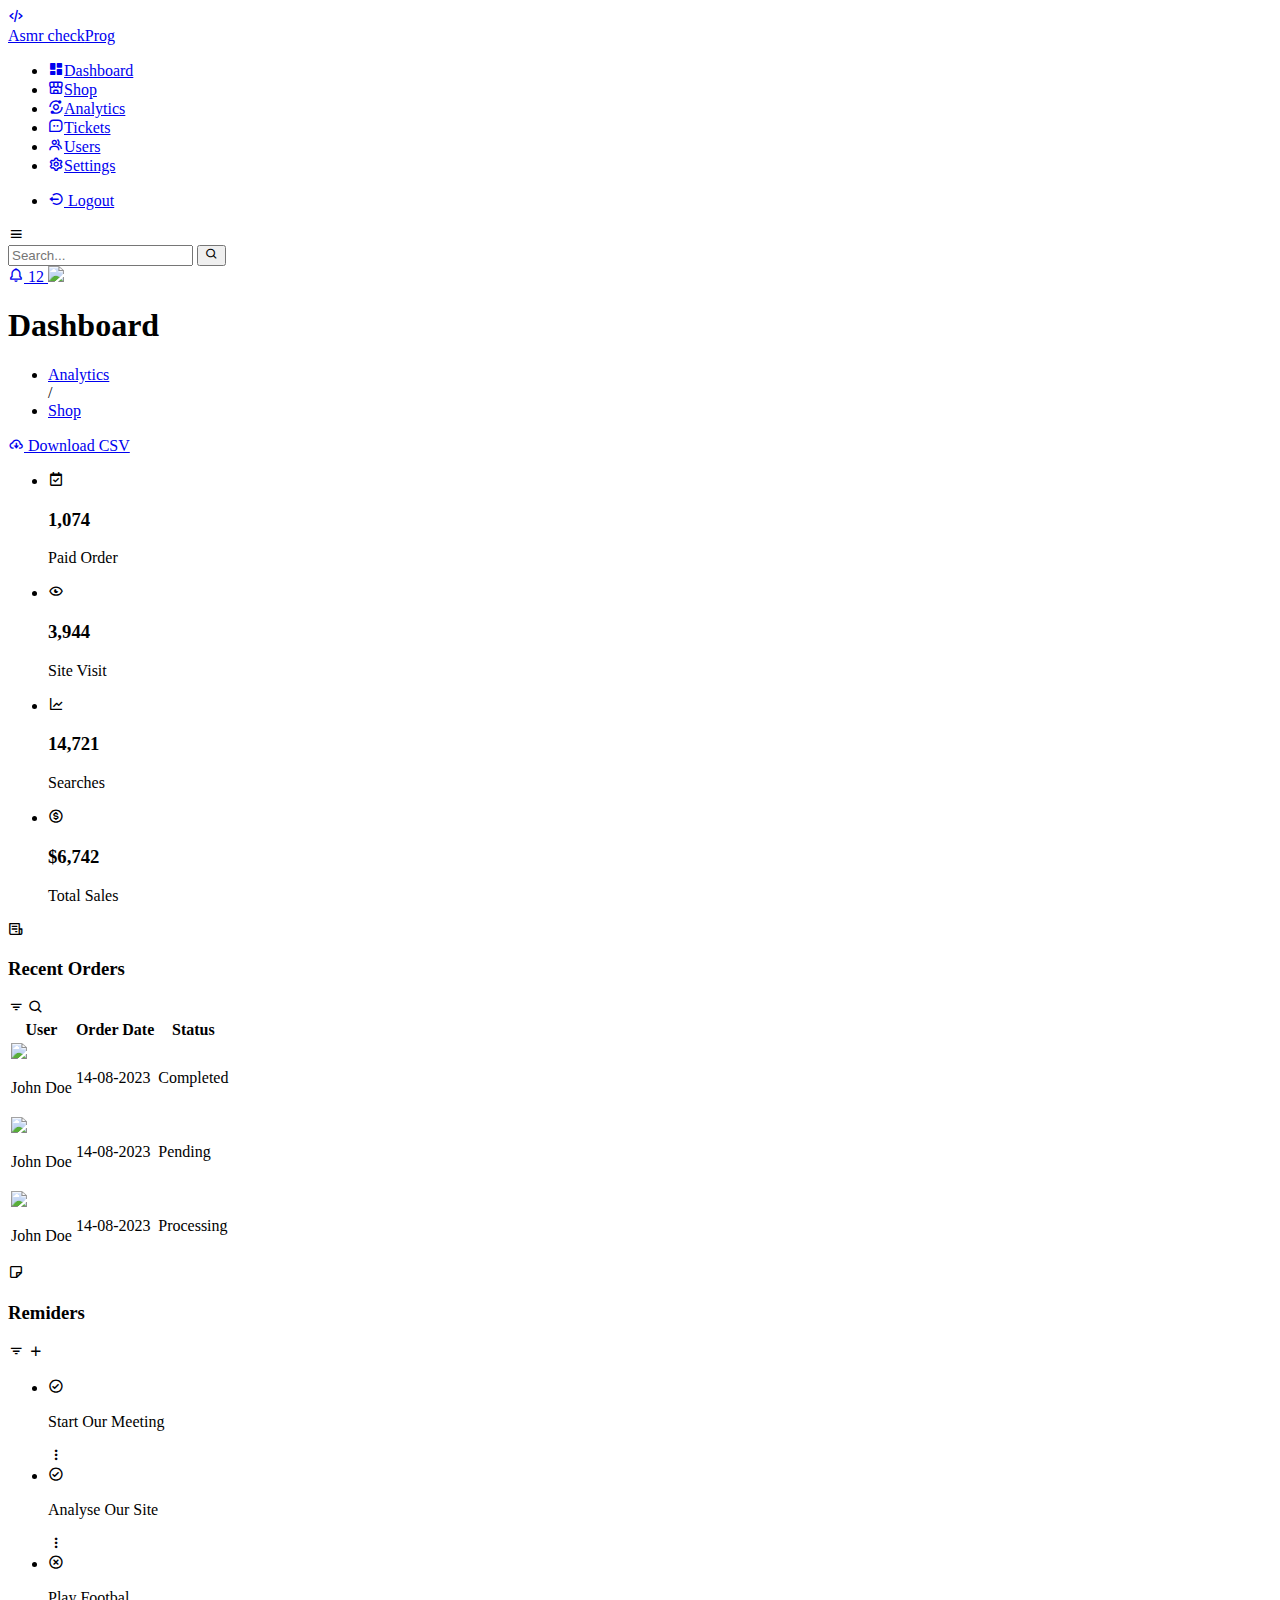
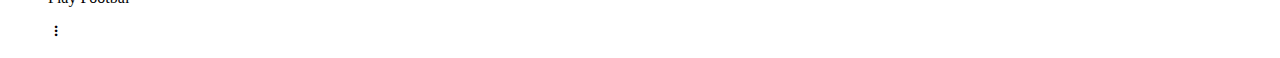
==== index.html @ 223b4664 "check" ====
<!DOCTYPE html>
<html lang="en">

<head>
    <meta charset="UTF-8">
    <meta name="viewport" content="width=device-width, initial-scale=1.0">
    <link href='https://unpkg.com/boxicons@2.1.4/css/boxicons.min.css' rel='stylesheet'>
    <link rel="stylesheet" href="style.css">
    <title>Responsive Dashboard Design #2 | AsmrProg</title>
</head>

<body>

    <!-- Sidebar -->
    <div class="sidebar">
        <a href="#" class="logo">
            <i class='bx bx-code-alt'></i>
            <div class="logo-name"><span>Asmr check</span>Prog</div>
        </a>
        <ul class="side-menu">
            <li><a href="#"><i class='bx bxs-dashboard'></i>Dashboard</a></li>
            <li><a href="#"><i class='bx bx-store-alt'></i>Shop</a></li>
            <li class="active"><a href="#"><i class='bx bx-analyse'></i>Analytics</a></li>
            <li><a href="#"><i class='bx bx-message-square-dots'></i>Tickets</a></li>
            <li><a href="#"><i class='bx bx-group'></i>Users</a></li>
            <li><a href="#"><i class='bx bx-cog'></i>Settings</a></li>
        </ul>
        <ul class="side-menu">
            <li>
                <a href="#" class="logout">
                    <i class='bx bx-log-out-circle'></i>
                    Logout
                </a>
            </li>
        </ul>
    </div>
    <!-- End of Sidebar -->

    <!-- Main Content -->
    <div class="content">
        <!-- Navbar -->
        <nav>
            <i class='bx bx-menu'></i>
            <form action="#">
                <div class="form-input">
                    <input type="search" placeholder="Search...">
                    <button class="search-btn" type="submit"><i class='bx bx-search'></i></button>
                </div>
            </form>
            <input type="checkbox" id="theme-toggle" hidden>
            <label for="theme-toggle" class="theme-toggle"></label>
            <a href="#" class="notif">
                <i class='bx bx-bell'></i>
                <span class="count">12</span>
            </a>
            <a href="#" class="profile">
                <img src="images/logo.png">
            </a>
        </nav>

        <!-- End of Navbar -->

        <main>
            <div class="header">
                <div class="left">
                    <h1>Dashboard</h1>
                    <ul class="breadcrumb">
                        <li><a href="#">
                                Analytics
                            </a></li>
                        /
                        <li><a href="#" class="active">Shop</a></li>
                    </ul>
                </div>
                <a href="#" class="report">
                    <i class='bx bx-cloud-download'></i>
                    <span>Download CSV</span>
                </a>
            </div>

            <!-- Insights -->
            <ul class="insights">
                <li>
                    <i class='bx bx-calendar-check'></i>
                    <span class="info">
                        <h3>
                            1,074
                        </h3>
                        <p>Paid Order</p>
                    </span>
                </li>
                <li><i class='bx bx-show-alt'></i>
                    <span class="info">
                        <h3>
                            3,944
                        </h3>
                        <p>Site Visit</p>
                    </span>
                </li>
                <li><i class='bx bx-line-chart'></i>
                    <span class="info">
                        <h3>
                            14,721
                        </h3>
                        <p>Searches</p>
                    </span>
                </li>
                <li><i class='bx bx-dollar-circle'></i>
                    <span class="info">
                        <h3>
                            $6,742
                        </h3>
                        <p>Total Sales</p>
                    </span>
                </li>
            </ul>
            <!-- End of Insights -->

            <div class="bottom-data">
                <div class="orders">
                    <div class="header">
                        <i class='bx bx-receipt'></i>
                        <h3>Recent Orders</h3>
                        <i class='bx bx-filter'></i>
                        <i class='bx bx-search'></i>
                    </div>
                    <table>
                        <thead>
                            <tr>
                                <th>User</th>
                                <th>Order Date</th>
                                <th>Status</th>
                            </tr>
                        </thead>
                        <tbody>
                            <tr>
                                <td>
                                    <img src="images/profile-1.jpg">
                                    <p>John Doe</p>
                                </td>
                                <td>14-08-2023</td>
                                <td><span class="status completed">Completed</span></td>
                            </tr>
                            <tr>
                                <td>
                                    <img src="images/profile-1.jpg">
                                    <p>John Doe</p>
                                </td>
                                <td>14-08-2023</td>
                                <td><span class="status pending">Pending</span></td>
                            </tr>
                            <tr>
                                <td>
                                    <img src="images/profile-1.jpg">
                                    <p>John Doe</p>
                                </td>
                                <td>14-08-2023</td>
                                <td><span class="status process">Processing</span></td>
                            </tr>
                        </tbody>
                    </table>
                </div>

                <!-- Reminders -->
                <div class="reminders">
                    <div class="header">
                        <i class='bx bx-note'></i>
                        <h3>Remiders</h3>
                        <i class='bx bx-filter'></i>
                        <i class='bx bx-plus'></i>
                    </div>
                    <ul class="task-list">
                        <li class="completed">
                            <div class="task-title">
                                <i class='bx bx-check-circle'></i>
                                <p>Start Our Meeting</p>
                            </div>
                            <i class='bx bx-dots-vertical-rounded'></i>
                        </li>
                        <li class="completed">
                            <div class="task-title">
                                <i class='bx bx-check-circle'></i>
                                <p>Analyse Our Site</p>
                            </div>
                            <i class='bx bx-dots-vertical-rounded'></i>
                        </li>
                        <li class="not-completed">
                            <div class="task-title">
                                <i class='bx bx-x-circle'></i>
                                <p>Play Footbal</p>
                            </div>
                            <i class='bx bx-dots-vertical-rounded'></i>
                        </li>
                    </ul>
                </div>

                <!-- End of Reminders-->

            </div>

        </main>

    </div>

    <script src="index.js"></script>
</body>

</html>
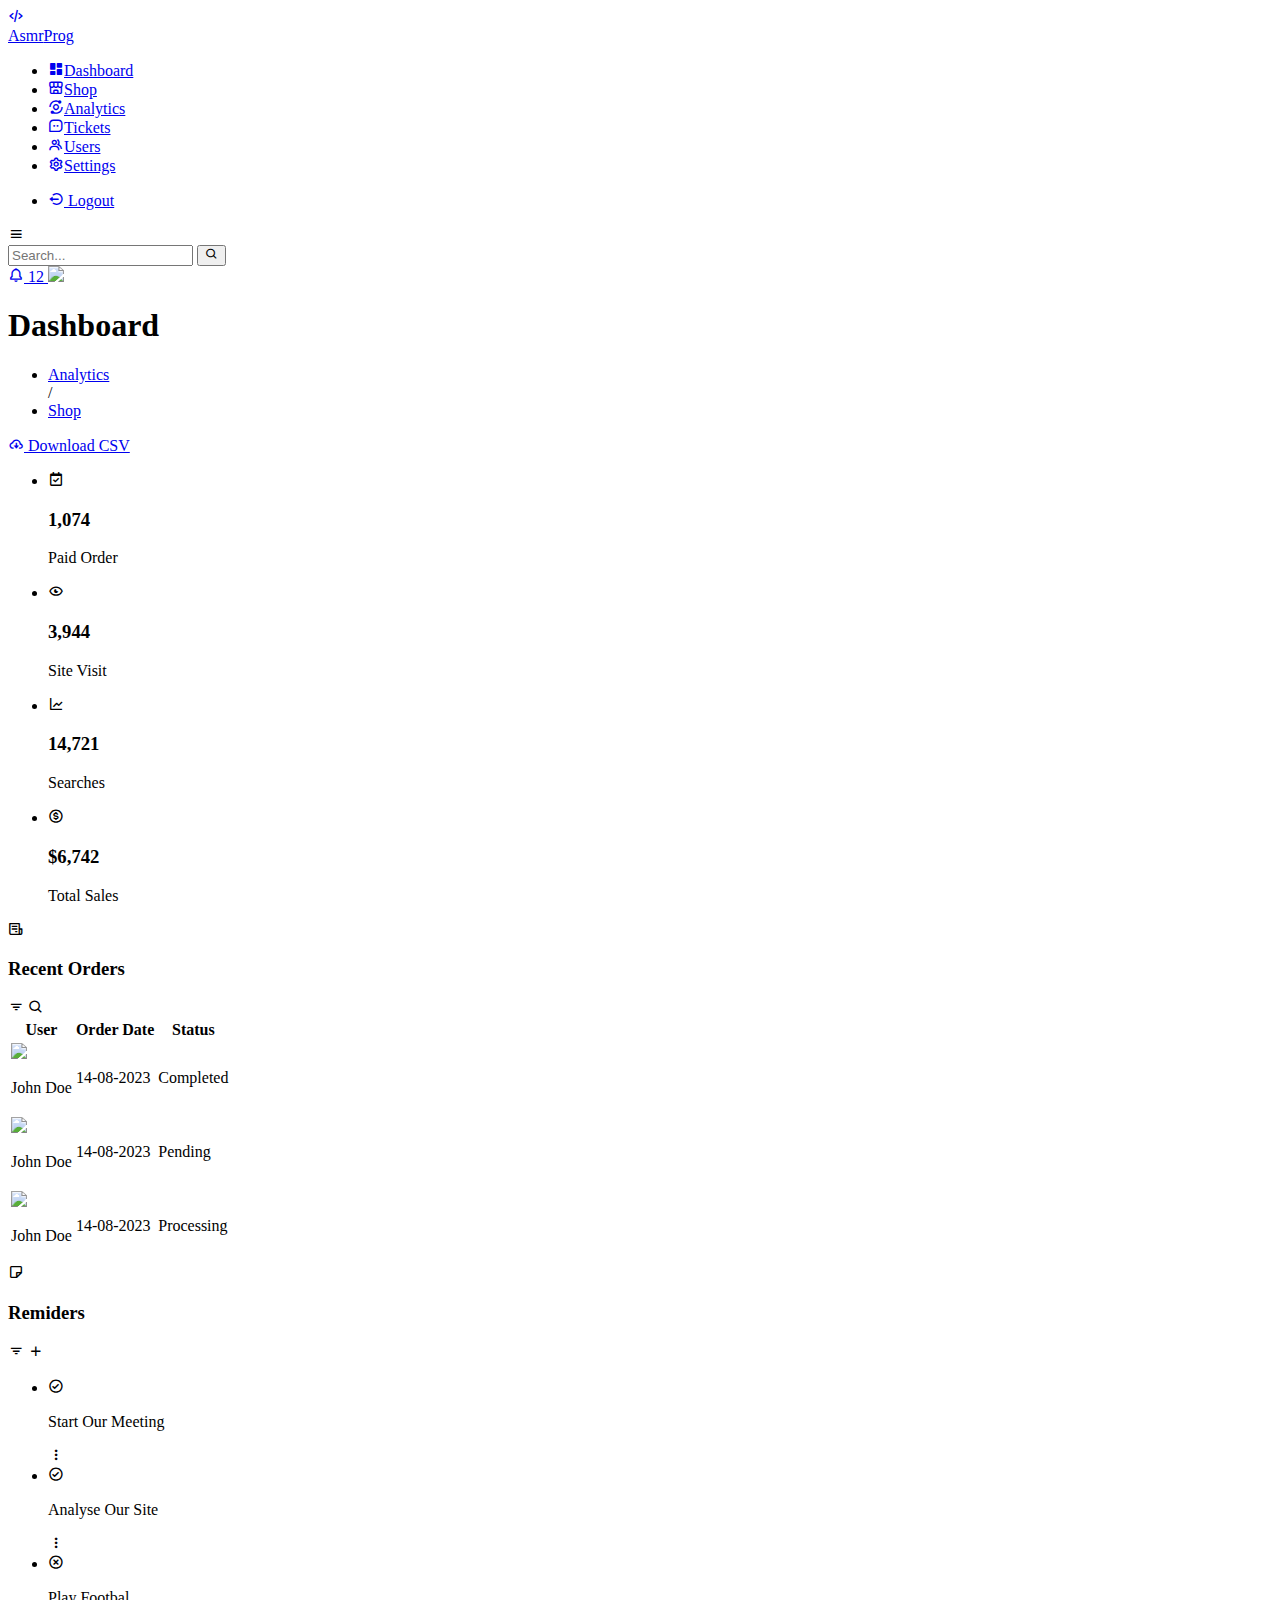
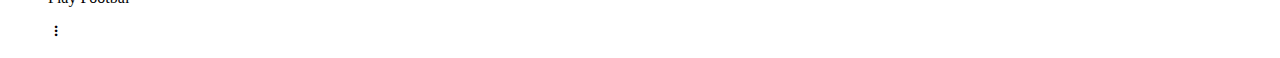
==== commit 71d068a7: "logo fix" ====
--- a/index.html
+++ b/index.html
@@ -15,7 +15,7 @@
     <div class="sidebar">
         <a href="#" class="logo">
             <i class='bx bx-code-alt'></i>
-            <div class="logo-name"><span>Asmr check</span>Prog</div>
+            <div class="logo-name"><span>Asmr</span>Prog</div>
         </a>
         <ul class="side-menu">
             <li><a href="#"><i class='bx bxs-dashboard'></i>Dashboard</a></li>
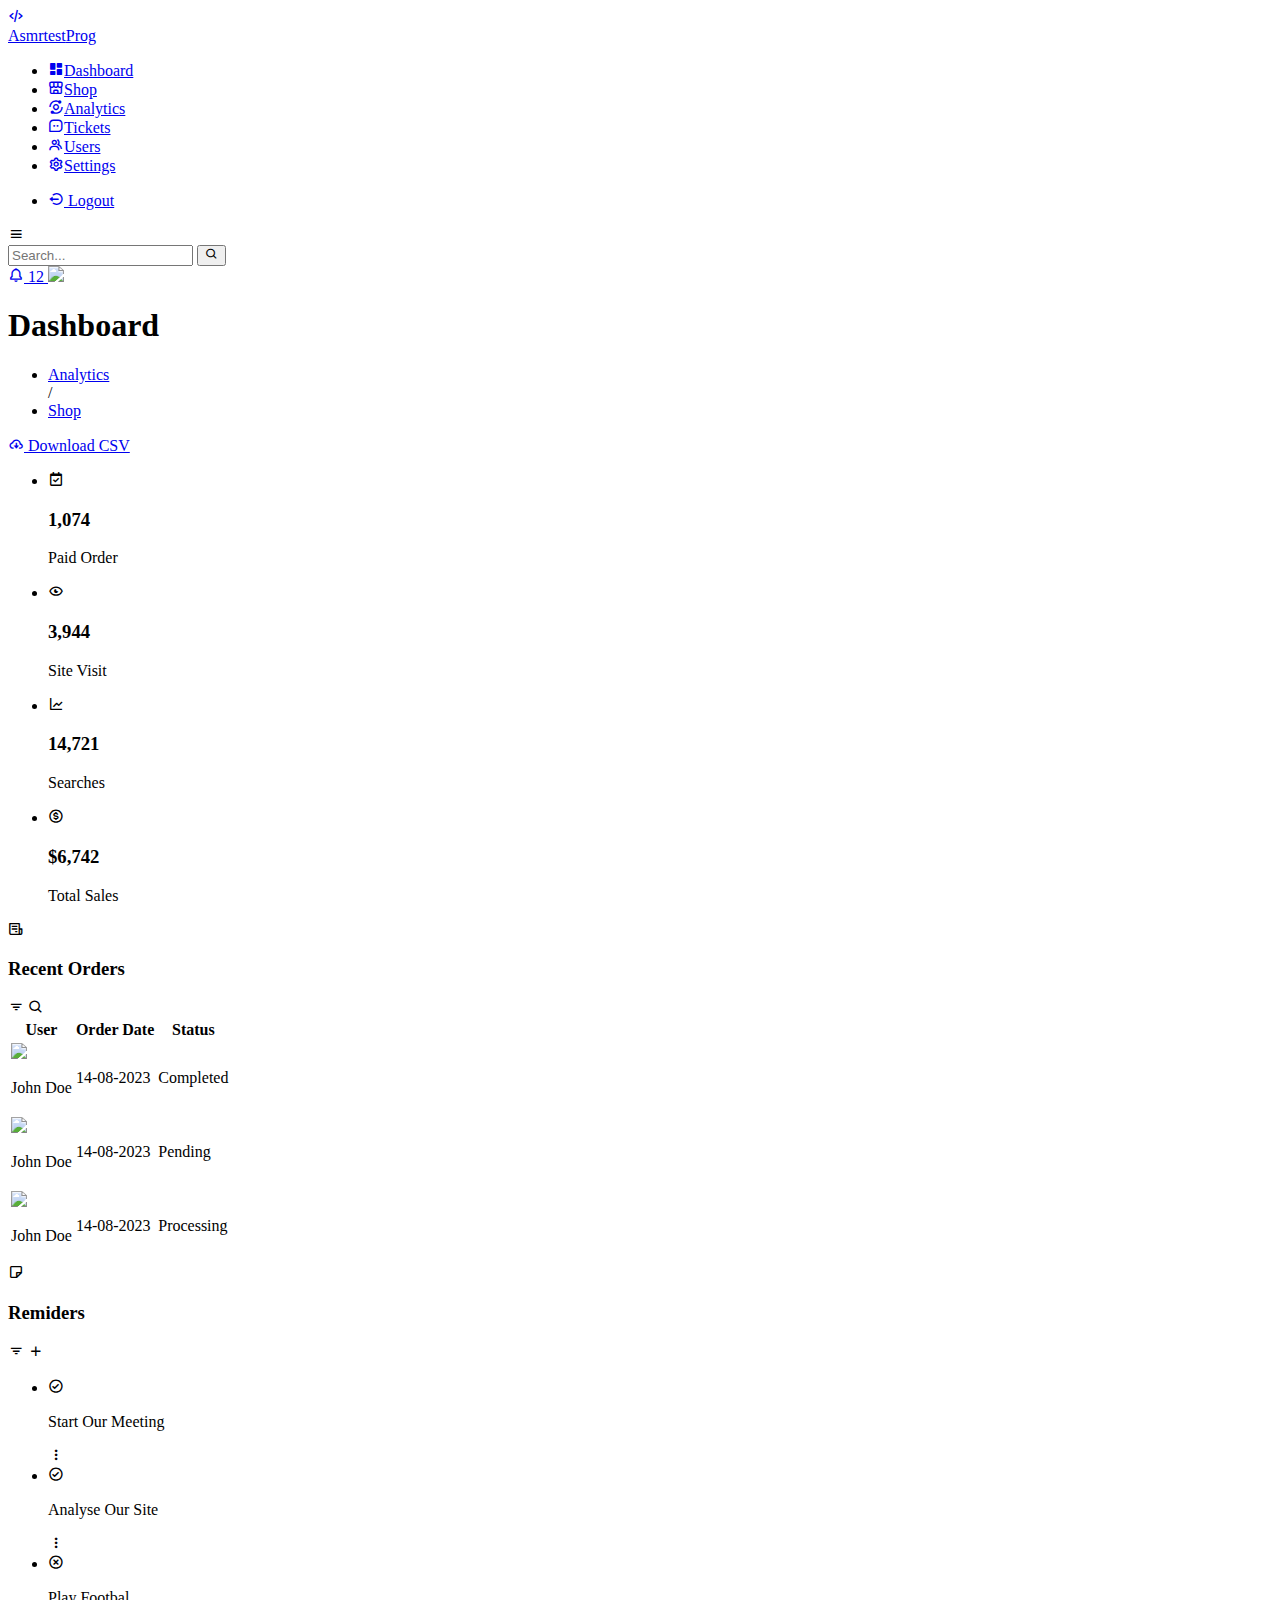
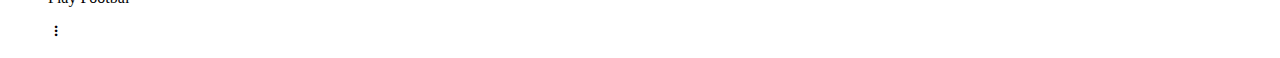
==== commit c1a73b37: "testing" ====
--- a/index.html
+++ b/index.html
@@ -15,7 +15,7 @@
     <div class="sidebar">
         <a href="#" class="logo">
             <i class='bx bx-code-alt'></i>
-            <div class="logo-name"><span>Asmr</span>Prog</div>
+            <div class="logo-name"><span>Asmrtest</span>Prog</div>
         </a>
         <ul class="side-menu">
             <li><a href="#"><i class='bx bxs-dashboard'></i>Dashboard</a></li>
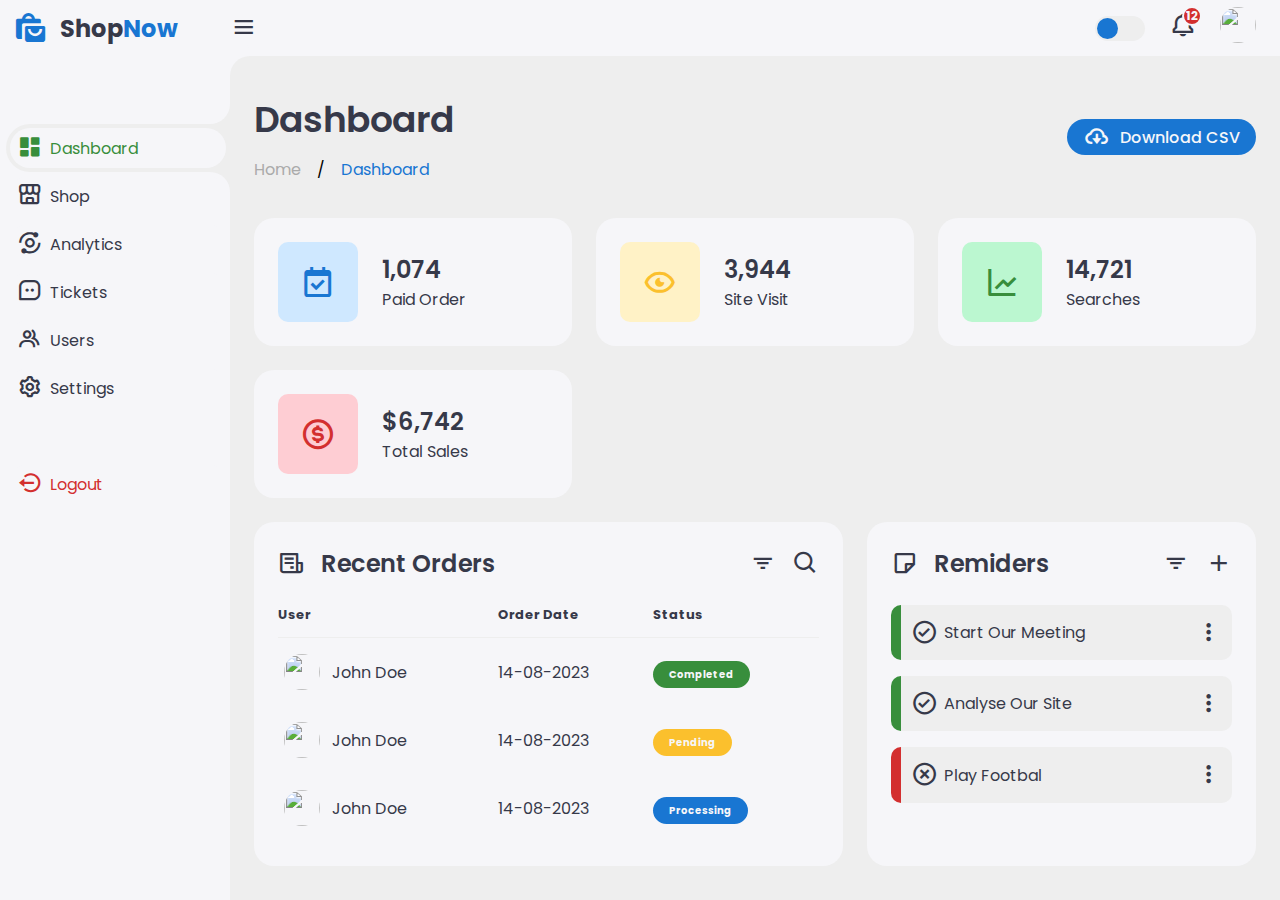
==== commit 48be4d5e: "first imp deploy" ====
--- a/index.html
+++ b/index.html
@@ -14,13 +14,13 @@
     <!-- Sidebar -->
     <div class="sidebar">
         <a href="#" class="logo">
-            <i class='bx bx-code-alt'></i>
-            <div class="logo-name"><span>Asmrtest</span>Prog</div>
+            <i class='bx bxs-shopping-bags'></i>
+            <div class="logo-name"><span>Shop</span>Now</div>
         </a>
         <ul class="side-menu">
-            <li><a href="#"><i class='bx bxs-dashboard'></i>Dashboard</a></li>
-            <li><a href="#"><i class='bx bx-store-alt'></i>Shop</a></li>
-            <li class="active"><a href="#"><i class='bx bx-analyse'></i>Analytics</a></li>
+            <li class="active"><a href="#"><i class='bx bxs-dashboard'></i>Dashboard</a></li>
+            <li><a href="/shop.html"><i class='bx bx-store-alt'></i>Shop</a></li>
+            <li ><a href="#"><i class='bx bx-analyse'></i>Analytics</a></li>
             <li><a href="#"><i class='bx bx-message-square-dots'></i>Tickets</a></li>
             <li><a href="#"><i class='bx bx-group'></i>Users</a></li>
             <li><a href="#"><i class='bx bx-cog'></i>Settings</a></li>
@@ -41,6 +41,7 @@
         <!-- Navbar -->
         <nav>
             <i class='bx bx-menu'></i>
+            <!-- To view search field please chagnge the 'form-input' class to flex from none -->
             <form action="#">
                 <div class="form-input">
                     <input type="search" placeholder="Search...">
@@ -49,10 +50,16 @@
             </form>
             <input type="checkbox" id="theme-toggle" hidden>
             <label for="theme-toggle" class="theme-toggle"></label>
-            <a href="#" class="notif">
+            <a class="notif" onclick="toggleNotificationDropdown()">
                 <i class='bx bx-bell'></i>
                 <span class="count">12</span>
             </a>
+            
+            <div class="notification-dropdown" id="notificationDropdown">
+                <!-- Notification content goes here -->
+                <p>No new notification!</p>
+            </div>
+            
             <a href="#" class="profile">
                 <img src="images/logo.png">
             </a>
@@ -60,16 +67,16 @@
 
         <!-- End of Navbar -->
 
-        <main>
+        <main name="dashboard">
             <div class="header">
                 <div class="left">
                     <h1>Dashboard</h1>
                     <ul class="breadcrumb">
                         <li><a href="#">
-                                Analytics
+                                Home
                             </a></li>
                         /
-                        <li><a href="#" class="active">Shop</a></li>
+                        <li><a href="#" class="active">Dashboard</a></li>
                     </ul>
                 </div>
                 <a href="#" class="report">
--- a/style.css
+++ b/style.css
@@ -0,0 +1,888 @@
+@import url('https://fonts.googleapis.com/css2?family=Poppins:wght@300;400;500;600;700;800&display=swap');
+
+:root {
+    --light: #f6f6f9;
+    --primary: #1976D2;
+    --light-primary: #CFE8FF;
+    --grey: #eee;
+    --dark-grey: #AAAAAA;
+    --dark: #363949;
+    --danger: #D32F2F;
+    --light-danger: #FECDD3;
+    --warning: #FBC02D;
+    --light-warning: #FFF2C6;
+    --success: #388E3C;
+    --light-success: #BBF7D0;
+    --dark-shadow: 0 0 10px rgba(0, 0, 0, 0.1);
+    --light-shadow: 0 0 10px rgba(0, 0, 0, 0.2);
+    --light-shadow-large: rgba(100, 100, 111, 0.2) 0px 7px 29px 0px;
+    --dark-shadow-large: inset 0 0 0.5px 1px hsla(0, 0%,
+            100%, 0.075),
+
+        0 0 0 1px hsla(0, 0%, 0%, 0.05),
+
+        0 0.3px 0.4px hsla(0, 0%, 0%, 0.02),
+        0 0.9px 1.5px hsla(0, 0%, 0%, 0.045),
+        0 3.5px 6px hsla(0, 0%, 0%, 0.09);
+}
+
+* {
+    margin: 0;
+    padding: 0;
+    box-sizing: border-box;
+    font-family: 'Poppins', sans-serif;
+}
+
+.bx {
+    font-size: 1.7rem;
+}
+
+a {
+    text-decoration: none;
+}
+
+li {
+    list-style: none;
+}
+
+html {
+    overflow-x: hidden;
+}
+
+body.dark {
+    --light: #181a1e;
+    --grey: #25252c;
+    --dark: #fbfbfb;
+    --dark-shadow: 0 0 10px rgba(0, 0, 0, 0.2);
+    --light-shadow: 0 0 10px rgba(0, 0, 0, 0.1);
+    --dark-shadow-large: rgba(100, 100, 111, 0.2) 0px 7px 29px 0px;
+    --light-shadow-large: inset 0 0 0.5px 1px hsla(0, 0%,
+            100%, 0.075),
+
+        0 0 0 1px hsla(0, 0%, 0%, 0.05),
+
+        0 0.3px 0.4px hsla(0, 0%, 0%, 0.02),
+        0 0.9px 1.5px hsla(0, 0%, 0%, 0.045),
+        0 3.5px 6px hsla(0, 0%, 0%, 0.09);
+}
+
+body {
+    background: var(--grey);
+    overflow-x: hidden;
+}
+
+.sidebar {
+    position: fixed;
+    top: 0;
+    left: 0;
+    background: var(--light);
+    width: 230px;
+    height: 100%;
+    z-index: 2000;
+    overflow-x: hidden;
+    scrollbar-width: none;
+    transition: all 0.3s ease;
+}
+
+.sidebar::-webkit-scrollbar {
+    display: none;
+}
+
+.sidebar.close {
+    width: 60px;
+}
+
+.sidebar .logo {
+    font-size: 24px;
+    font-weight: 700;
+    height: 56px;
+    display: flex;
+    align-items: center;
+    color: var(--primary);
+    z-index: 500;
+    padding-bottom: 20px;
+    box-sizing: content-box;
+}
+
+.sidebar .logo .logo-name span {
+    color: var(--dark);
+}
+
+.sidebar .logo .bx {
+    min-width: 60px;
+    display: flex;
+    justify-content: center;
+    font-size: 2.2rem;
+}
+
+.sidebar .side-menu {
+    width: 100%;
+    margin-top: 48px;
+}
+
+.product_card {
+    min-width: 200px;
+    max-width: 200px;
+    border: #D32F2F;
+    height: auto;
+    box-shadow: var(--dark-shadow);
+    padding: 16px;
+    border-radius: 6px;
+    margin:  14px 14px ;
+    display: flex;
+    flex-direction: column;
+    justify-content: space-between;
+}
+
+.product_card img {
+    max-width: 100%;
+    height: auto;
+
+}
+
+.product_card span {
+    font-size: x-small;
+    background-color: var(--primary);
+    padding: 3px 6px;
+    color: var(--light);
+    border-radius: 2px;
+    margin-bottom: 10px;
+}
+
+
+.product_card>p {
+    font-size: smaller;
+    color: var(--dark);
+    font-weight: 600;
+    margin-top: 14px;
+}
+
+
+.product_card_price {
+    color: var(--primary);
+    font-size: smaller;
+    font-weight: 700;
+}
+
+.product_card_ratings {
+    display: flex;
+    align-items: center;
+
+}
+
+.product_card_ratings>p {
+    font-size: x-small;
+    margin-left: 3px;
+}
+
+.product_card_ratings .bx {
+    font-size: 16px;
+    color: #FBC02D;
+}
+
+.sidebar .side-menu li {
+    height: 48px;
+    background: transparent;
+    margin-left: 6px;
+    border-radius: 48px 0 0 48px;
+    padding: 4px;
+}
+
+.sidebar .side-menu li.active {
+    background: var(--grey);
+    position: relative;
+}
+
+.sidebar .side-menu li.active::before {
+    content: "";
+    position: absolute;
+    width: 40px;
+    height: 40px;
+    border-radius: 50%;
+    top: -40px;
+    right: 0;
+    box-shadow: 20px 20px 0 var(--grey);
+    z-index: -1;
+}
+
+.sidebar .side-menu li.active::after {
+    content: "";
+    position: absolute;
+    width: 40px;
+    height: 40px;
+    border-radius: 50%;
+    bottom: -40px;
+    right: 0;
+    box-shadow: 20px -20px 0 var(--grey);
+    z-index: -1;
+}
+
+.sidebar .side-menu li a {
+    width: 100%;
+    height: 100%;
+    background: var(--light);
+    display: flex;
+    align-items: center;
+    border-radius: 48px;
+    font-size: 16px;
+    color: var(--dark);
+    white-space: nowrap;
+    overflow-x: hidden;
+    transition: all 0.3s ease;
+}
+
+.sidebar .side-menu li.active a {
+    color: var(--success);
+}
+
+.sidebar.close .side-menu li a {
+    width: calc(48px - (4px * 2));
+    transition: all 0.3s ease;
+}
+
+.sidebar .side-menu li a .bx {
+    min-width: calc(60px - ((4px + 6px) * 2));
+    display: flex;
+    font-size: 1.6rem;
+    justify-content: center;
+}
+
+.sidebar .side-menu li a.logout {
+    color: var(--danger);
+}
+
+.content {
+    position: relative;
+    width: calc(100% - 230px);
+    left: 230px;
+    transition: all 0.3s ease;
+}
+
+.sidebar.close~.content {
+    width: calc(100% - 60px);
+    left: 60px;
+}
+
+.content nav {
+    height: 56px;
+    background: var(--light);
+    padding: 0 24px 0 0;
+    display: flex;
+    align-items: center;
+    grid-gap: 24px;
+    position: sticky;
+    top: 0;
+    left: 0;
+    z-index: 1000;
+}
+
+.content nav::before {
+    content: "";
+    position: absolute;
+    width: 40px;
+    height: 40px;
+    bottom: -40px;
+    left: 0;
+    border-radius: 50%;
+    box-shadow: -20px -20px 0 var(--light);
+}
+
+.content nav a {
+    color: var(--dark);
+}
+
+.content nav .bx.bx-menu {
+    cursor: pointer;
+    color: var(--dark);
+}
+
+.content nav form {
+    max-width: 400px;
+    width: 100%;
+    margin-right: auto;
+}
+
+.content nav form .form-input {
+    display: none;
+    align-items: center;
+    height: 36px;
+}
+
+.content nav form .form-input input {
+    flex-grow: 1;
+    padding: 0 16px;
+    height: 100%;
+    border: none;
+    background: var(--grey);
+    border-radius: 36px 0 0 36px;
+    outline: none;
+    width: 100%;
+    color: var(--dark);
+}
+
+.content nav form .form-input button {
+    width: 80px;
+    height: 100%;
+    display: flex;
+    justify-content: center;
+    align-items: center;
+    background: var(--primary);
+    color: var(--light);
+    font-size: 18px;
+    border: none;
+    outline: none;
+    border-radius: 0 36px 36px 0;
+    cursor: pointer;
+}
+
+.content nav .notif {
+    font-size: 20px;
+    position: relative;
+    cursor: pointer;
+}
+
+.content nav .notif .count {
+    position: absolute;
+    top: -6px;
+    right: -6px;
+    width: 20px;
+    height: 20px;
+    background: var(--danger);
+    border-radius: 50%;
+    color: var(--light);
+    border: 2px solid var(--light);
+    font-weight: 700;
+    font-size: 12px;
+    display: flex;
+    align-items: center;
+    justify-content: center;
+}
+
+.content nav .profile img {
+    width: 36px;
+    height: 36px;
+    object-fit: cover;
+    border-radius: 50%;
+}
+
+.content nav .theme-toggle {
+    display: block;
+    min-width: 50px;
+    height: 25px;
+    background: var(--grey);
+    cursor: pointer;
+    position: relative;
+    border-radius: 25px;
+}
+
+.content nav .theme-toggle::before {
+    content: "";
+    position: absolute;
+    top: 2px;
+    left: 2px;
+    bottom: 2px;
+    width: calc(25px - 4px);
+    background: var(--primary);
+    border-radius: 50%;
+    transition: all 0.3s ease;
+}
+
+.content nav #theme-toggle:checked+.theme-toggle::before {
+    left: calc(100% - (25px - 4px) - 2px);
+}
+
+.content main {
+    width: 100%;
+    padding: 36px 24px;
+    max-height: calc(100vh - 56px);
+}
+
+.content main .header {
+    display: flex;
+    align-items: center;
+    justify-content: space-between;
+    grid-gap: 16px;
+    flex-wrap: wrap;
+}
+
+.content main .header .left h1 {
+    font-size: 36px;
+    font-weight: 600;
+    margin-bottom: 10px;
+    color: var(--dark);
+}
+
+.content main .header .left .breadcrumb {
+    display: flex;
+    align-items: center;
+    grid-gap: 16px;
+}
+
+.content main .header .left .breadcrumb li {
+    color: var(--dark);
+}
+
+.content main .header .left .breadcrumb li a {
+    color: var(--dark-grey);
+    pointer-events: none;
+}
+
+.content main .header .left .breadcrumb li a.active {
+    color: var(--primary);
+    pointer-events: none;
+}
+
+.content main .header .report {
+    height: 36px;
+    padding: 0 16px;
+    border-radius: 36px;
+    background: var(--primary);
+    color: var(--light);
+    display: flex;
+    align-items: center;
+    justify-content: center;
+    grid-gap: 10px;
+    font-weight: 500;
+}
+
+.content main .insights {
+    display: grid;
+    grid-template-columns: repeat(auto-fit, minmax(240px, 1fr));
+    grid-gap: 24px;
+    margin-top: 36px;
+}
+
+.content main .insights li {
+    padding: 24px;
+    background: var(--light);
+    border-radius: 20px;
+    display: flex;
+    align-items: center;
+    grid-gap: 24px;
+    cursor: pointer;
+}
+
+.content main .insights li .bx {
+    width: 80px;
+    height: 80px;
+    border-radius: 10px;
+    font-size: 36px;
+    display: flex;
+    align-items: center;
+    justify-content: center;
+}
+
+.content main .insights li:nth-child(1) .bx {
+    background: var(--light-primary);
+    color: var(--primary);
+}
+
+.content main .insights li:nth-child(2) .bx {
+    background: var(--light-warning);
+    color: var(--warning);
+}
+
+.content main .insights li:nth-child(3) .bx {
+    background: var(--light-success);
+    color: var(--success);
+}
+
+.content main .insights li:nth-child(4) .bx {
+    background: var(--light-danger);
+    color: var(--danger);
+}
+
+.content main .insights li .info h3 {
+    font-size: 24px;
+    font-weight: 600;
+    color: var(--dark);
+}
+
+.content main .insights li .info p {
+    color: var(--dark);
+}
+
+.content main .bottom-data {
+    display: flex;
+    flex-wrap: wrap;
+    grid-gap: 24px;
+    margin-top: 24px;
+    width: 100%;
+    color: var(--dark);
+}
+
+.content main .bottom-data>div {
+    border-radius: 20px;
+    background: var(--light);
+    padding: 24px;
+    overflow-x: auto;
+}
+
+.content main .bottom-data .header {
+    display: flex;
+    align-items: center;
+    grid-gap: 16px;
+    margin-bottom: 24px;
+}
+
+.content main .bottom-data .header h3 {
+    margin-right: auto;
+    font-size: 24px;
+    font-weight: 600;
+}
+
+.content main .bottom-data .header .bx {
+    cursor: pointer;
+}
+
+.content main .bottom-data .orders {
+    flex-grow: 1;
+    flex-basis: 500px;
+}
+
+.products {
+    display: flex;
+    overflow-x: hidden;
+    /* Hide horizontal overflow */
+    flex-wrap: wrap;
+    order: 1;
+}
+
+.container_data {
+    display: flex;
+}
+
+.add {
+    min-width: 200px;
+    margin: 14px   14px;
+    height: 311px;
+    background-color: var(--grey);
+    cursor: pointer;
+    border-radius: 6px;
+    display: flex;
+    align-items: center;
+    justify-content: center;
+    color: var(--dark-grey);
+    order: 2;
+}
+
+.content main .bottom-data .orders table {
+    width: 100%;
+    border-collapse: collapse;
+}
+
+.content main .bottom-data .orders table th {
+    padding-bottom: 12px;
+    font-size: 13px;
+    text-align: left;
+    border-bottom: 1px solid var(--grey);
+}
+
+.content main .bottom-data .orders table td {
+    padding: 16px 0;
+}
+
+.content main .bottom-data .orders table tr td:first-child {
+    display: flex;
+    align-items: center;
+    grid-gap: 12px;
+    padding-left: 6px;
+}
+
+.content main .bottom-data .orders table td img {
+    width: 36px;
+    height: 36px;
+    border-radius: 50%;
+    object-fit: cover;
+}
+
+.content main .bottom-data .orders table tbody tr {
+    cursor: pointer;
+    transition: all 0.3s ease;
+}
+
+.content main .bottom-data .orders table tbody tr:hover {
+    background: var(--grey);
+}
+
+.content main .bottom-data .orders table tr td .status {
+    font-size: 10px;
+    padding: 6px 16px;
+    color: var(--light);
+    border-radius: 20px;
+    font-weight: 700;
+}
+
+.content main .bottom-data .orders table tr td .status.completed {
+    background: var(--success);
+}
+
+.content main .bottom-data .orders table tr td .status.process {
+    background: var(--primary);
+}
+
+.content main .bottom-data .orders table tr td .status.pending {
+    background: var(--warning);
+}
+
+.content main .bottom-data .reminders {
+    flex-grow: 1;
+    flex-basis: 300px;
+}
+
+.content main .bottom-data .reminders .task-list {
+    width: 100%;
+}
+
+.content main .bottom-data .reminders .task-list li {
+    width: 100%;
+    margin-bottom: 16px;
+    background: var(--grey);
+    padding: 14px 10px;
+    border-radius: 10px;
+    display: flex;
+    align-items: center;
+    justify-content: space-between;
+}
+
+/* Add this style to your existing CSS file */
+.notification-dropdown {
+    display: none;
+    position: absolute;
+    top: 100%;
+    right: 0;
+    width: 200px;
+    background-color: var(--light);
+    padding: 15px;
+    box-shadow: var(--dark-shadow);
+    z-index: 1;
+    border-radius: 6px;
+}
+
+.notification-dropdown p {
+    color: var(--dark);
+    font-size: 10px;
+}
+
+
+.content main .bottom-data .reminders .task-list li .task-title {
+    display: flex;
+    align-items: center;
+}
+
+.content main .bottom-data .reminders .task-list li .task-title p {
+    margin-left: 6px;
+}
+
+.content main .bottom-data .reminders .task-list li .bx {
+    cursor: pointer;
+}
+
+.content main .bottom-data .reminders .task-list li.completed {
+    border-left: 10px solid var(--success);
+}
+
+.content main .bottom-data .reminders .task-list li.not-completed {
+    border-left: 10px solid var(--danger);
+}
+
+.content main .bottom-data .reminders .task-list li:last-child {
+    margin-bottom: 0;
+}
+
+@media screen and (max-width: 768px) {
+    .sidebar {
+        width: 200px;
+    }
+
+    .content {
+        width: calc(100% - 60px);
+        left: 200px;
+    }
+
+}
+
+@media screen and (max-width: 576px) {
+
+    .content nav form .form-input input {
+        display: none;
+    }
+
+    .content nav form .form-input button {
+        width: auto;
+        height: auto;
+        background: transparent;
+        color: var(--dark);
+        border-radius: none;
+    }
+
+    .content nav form.show .form-input input {
+        display: block;
+        width: 100%;
+    }
+
+    .content nav form.show .form-input button {
+        width: 36px;
+        height: 100%;
+        color: var(--light);
+        background: var(--danger);
+        border-radius: 0 36px 36px 0;
+    }
+
+    .content nav form.show~.notif,
+    .content nav form.show~.profile {
+        display: none;
+    }
+
+    .content main .insights {
+        grid-template-columns: 1fr;
+    }
+
+    .content main .bottom-data .header {
+        min-width: 340px;
+    }
+
+    .content main .bottom-data .orders table {
+        min-width: 340px;
+    }
+
+    .content main .bottom-data .reminders .task-list {
+        min-width: 340px;
+    }
+
+}
+
+/* Modal styles */
+.modal {
+    display: none;
+    position: fixed;
+    z-index: 3000;
+    left: 0;
+    top: 0;
+    width: 100%;
+    height: 100%;
+    overflow: auto;
+    background-color: var(--light);
+    background-color: rgba(0, 0, 0, 0.4);
+}
+
+.modal-content {
+    background-color: var(--light);
+    margin: 3% auto;
+    padding: 20px;
+    box-shadow: var(--light-shadow-large);
+    width: 40%;
+    border-radius: 6px;
+}
+
+.modal-content p {
+    color: var(--dark);
+}
+
+.close {
+    color: var(--dark);
+    float: right;
+    font-size: 28px;
+    font-weight: bold;
+}
+
+.close:hover,
+.close:focus {
+    color: var(--primary);
+
+    text-decoration: none;
+    cursor: pointer;
+}
+
+.modal p {
+    margin-bottom: 30px;
+}
+
+.image_selector {
+    display: flex;
+    align-items: center;
+    justify-content: center;
+    width: 80px;
+    height: 80px;
+    margin: 0 10px 30px 0;
+    padding: 10px;
+    border: 1px solid #ccc;
+    border-radius: 5px;
+    font-size: 14px;
+    background-color: var(--grey);
+    cursor: pointer;
+}
+
+#imageInput {
+    display: none;
+}
+
+.modal-content img {
+    max-width: 80px;
+    max-height: 80px;
+    border: none;
+    height: auto;
+    border-radius: 5px;
+    
+}
+
+.image_upload_section {
+    display: flex;
+}
+
+.field > input {
+    
+    display: flex;
+    flex-direction: column;
+    font-size: 16px;
+    line-height: 28px;
+    padding: 8px 16px;
+    width: 300px;
+    min-height: 44px;
+    margin: 3px 0 30px 0;
+    border-radius: 4px;
+    color: var(--dark);
+    background-color: var(--light);
+    border: 1px solid var(--dark-grey);
+    
+    
+}
+
+input:-webkit-autofill,
+input:-webkit-autofill:hover, 
+input:-webkit-autofill:focus, 
+input:-webkit-autofill:active{
+    -webkit-background-clip: text;
+    -webkit-text-fill-color: var(--dark);
+    transition: background-color 5000s ease-in-out 0s;
+    box-shadow: inset 0 0 20px 20px var(--light);
+}
+
+
+.field > input:focus {
+    outline: none;
+    border-color: var(--primary);
+}
+
+.field label{
+    color: var(--dark);
+}
+
+
+.submit-btn {
+    background-color: #4CAF50;
+    color: #fff;
+    padding: 5px 30px;
+    font-size: 18px;
+    font-weight: bold;
+    border: none;
+    border-radius: 5px;
+    cursor: pointer;
+    transition: background-color 0.3s ease;
+}
+
+.submit-btn:hover {
+    background-color: #45a049;
+}
+
+
